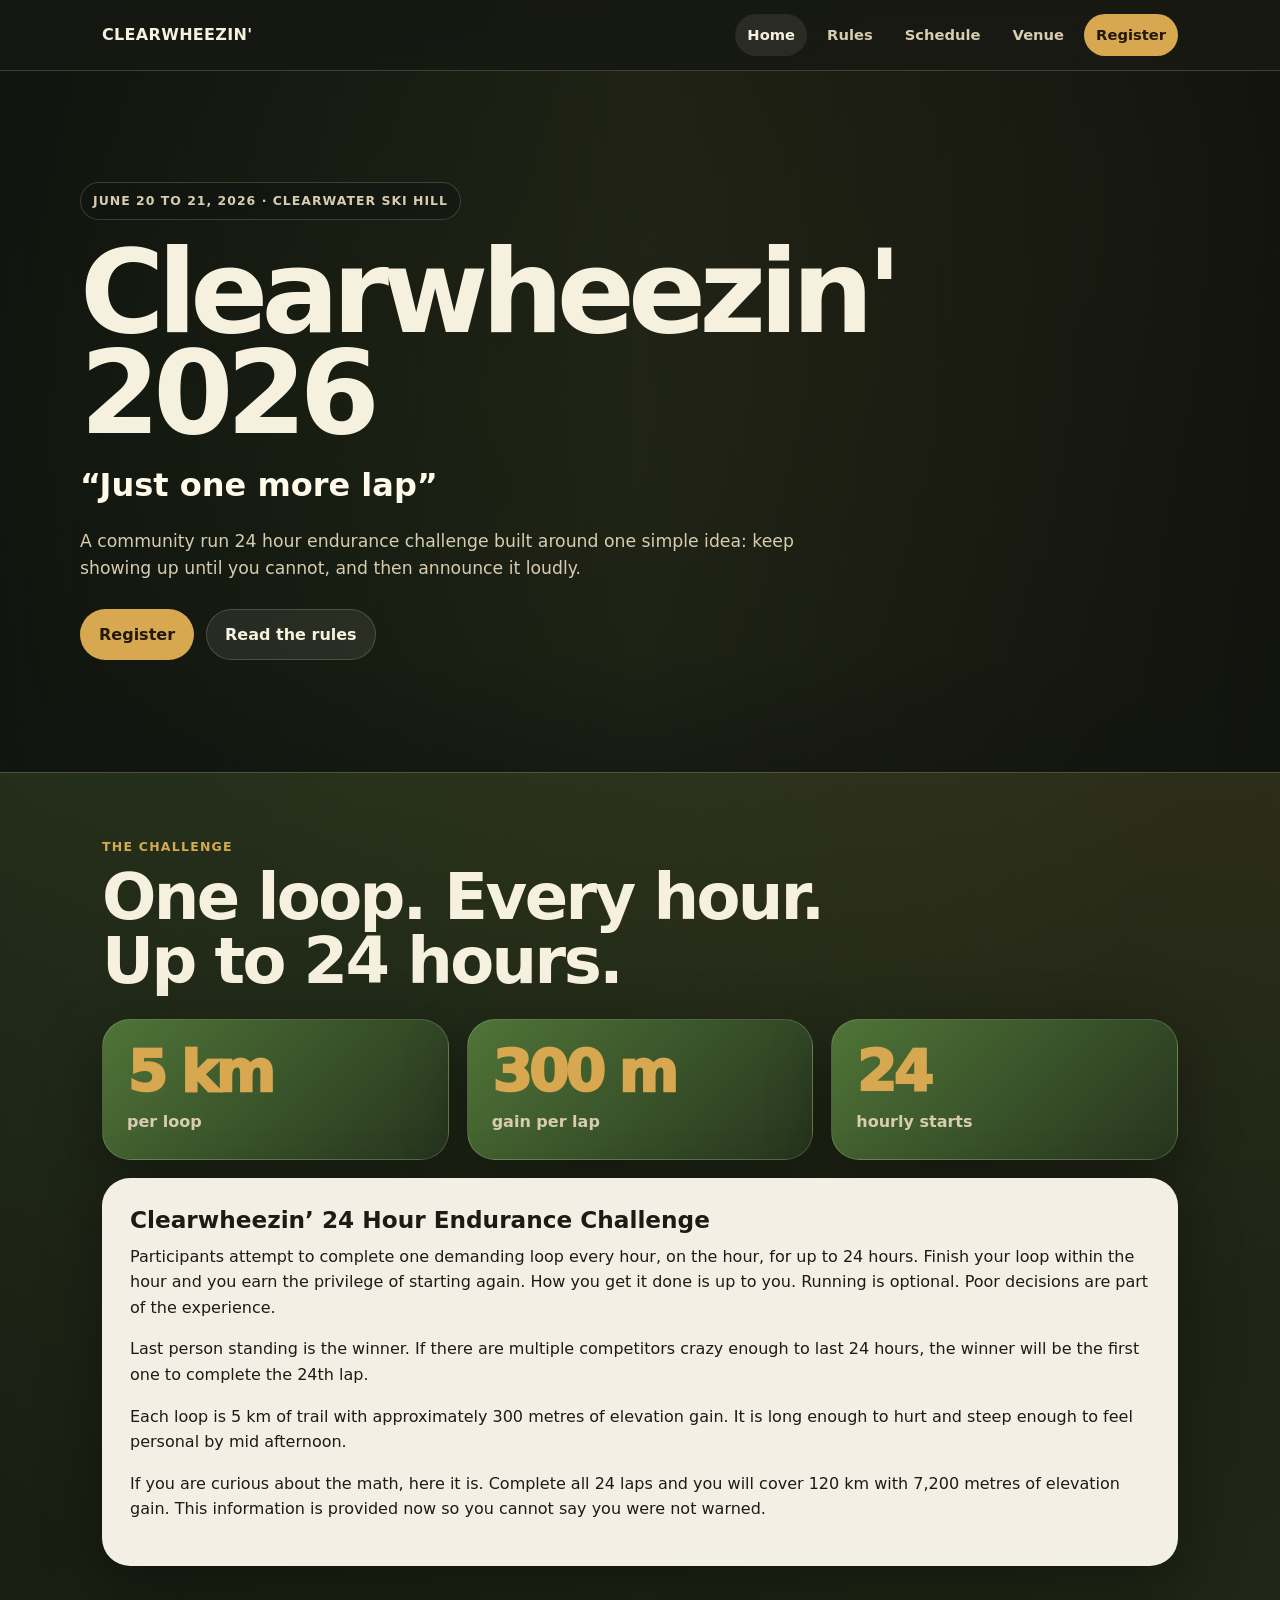
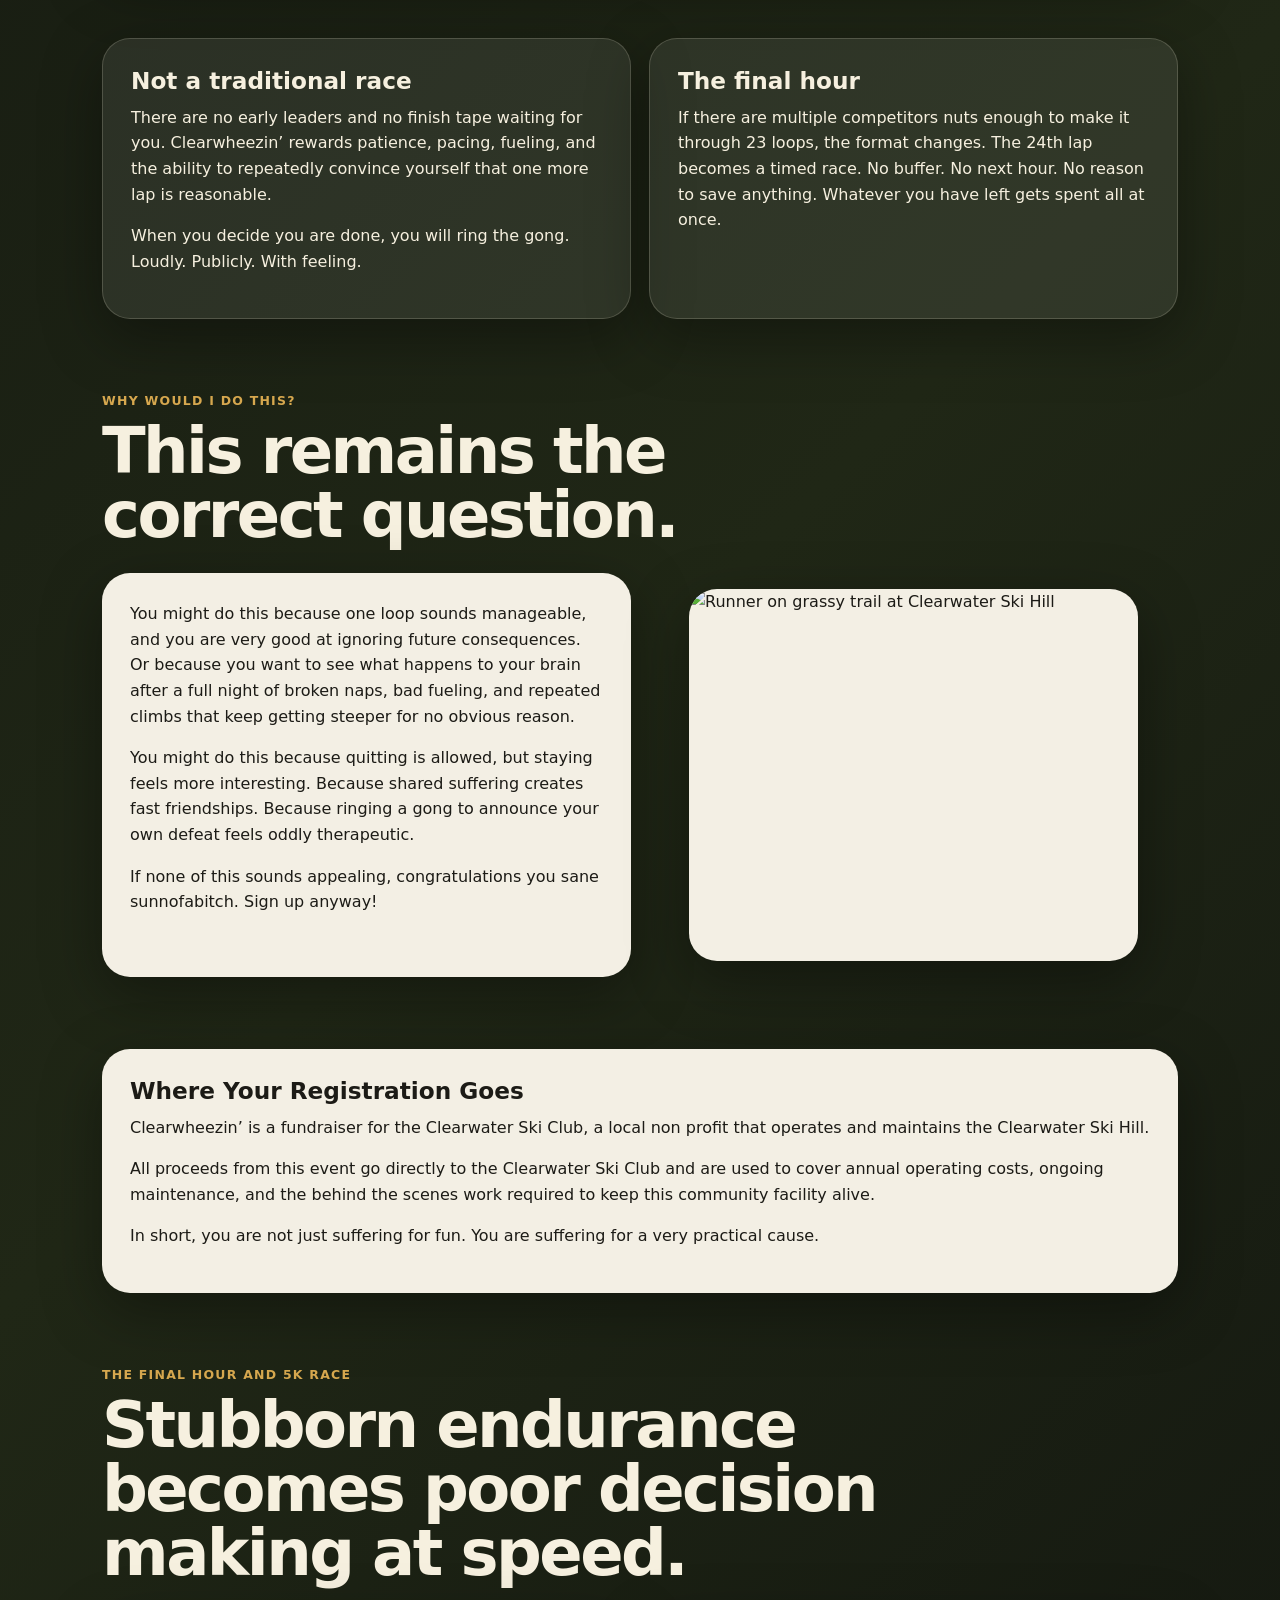
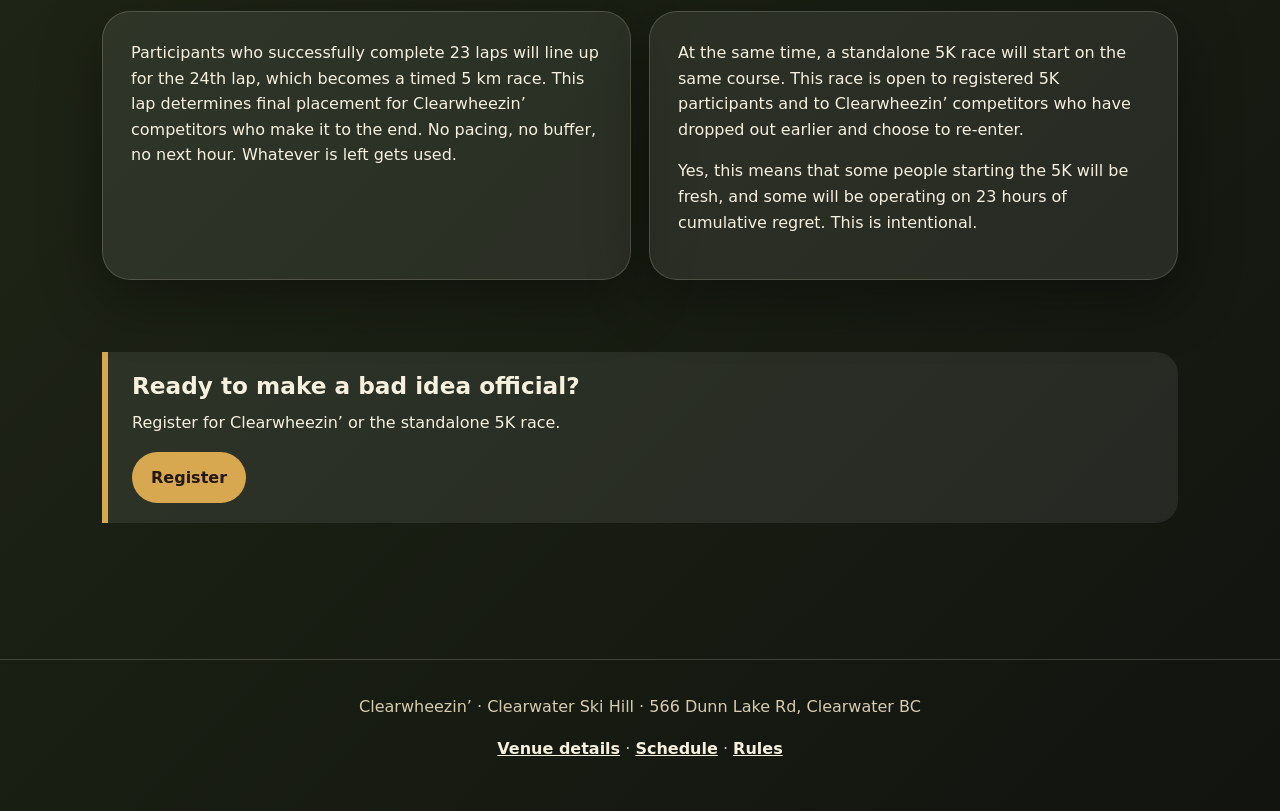
==== index.html @ 287b2c41 "Initial website upload" ====
<!doctype html>
<html lang="en">
<head>
  <meta charset="utf-8">
  <meta name="viewport" content="width=device-width, initial-scale=1">
  <title>Clearwheezin' 2026 | 24 Hour Endurance Challenge</title>
  <meta name="description" content="Clearwheezin' is a 24 hour trail endurance challenge at the Clearwater Ski Hill, June 20 to 21, 2026.">
  <link rel="stylesheet" href="styles.css">
</head>
<body>
  <header class="site-header">
    <nav class="nav" aria-label="Main navigation">
      <a class="brand" href="index.html">Clearwheezin'</a>
      <div class="nav-links">
        <a class="active" href="index.html">Home</a>
        <a href="rules.html">Rules</a>
        <a href="schedule.html">Schedule</a>
        <a href="venue.html">Venue</a>
        <a class="register-small" href="https://docs.google.com/forms/d/e/1FAIpQLSf0vnquG6fOo9L4sW3HJ0bSzp4sh94oVX1bUGzyTu4oOgFHUw/viewform?usp=send_form">Register</a>
      </div>
    </nav>
  </header>

  <section class="hero">
    <div class="hero-content">
      <div class="kicker">June 20 to 21, 2026 · Clearwater Ski Hill</div>
      <h1>Clearwheezin' 2026</h1>
      <p class="tagline">“Just one more lap”</p>
      <p class="hero-copy">A community run 24 hour endurance challenge built around one simple idea: keep showing up until you cannot, and then announce it loudly.</p>
      <div class="cta-row">
        <a class="button primary" href="https://docs.google.com/forms/d/e/1FAIpQLSf0vnquG6fOo9L4sW3HJ0bSzp4sh94oVX1bUGzyTu4oOgFHUw/viewform?usp=send_form">Register</a>
        <a class="button secondary" href="rules.html">Read the rules</a>
      </div>
    </div>
  </section>

  <main>
    <section class="section">
      <div class="section-header">
        <div class="eyebrow">The Challenge</div>
        <h2>One loop. Every hour. Up to 24 hours.</h2>
      </div>
      <div class="grid">
        <div class="stat-card"><div class="stat">5 km</div><div class="stat-label">per loop</div></div>
        <div class="stat-card"><div class="stat">300 m</div><div class="stat-label">gain per lap</div></div>
        <div class="stat-card"><div class="stat">24</div><div class="stat-label">hourly starts</div></div>
        <article class="card full">
          <h3>Clearwheezin’ 24 Hour Endurance Challenge</h3>
          <p>Participants attempt to complete one demanding loop every hour, on the hour, for up to 24 hours. Finish your loop within the hour and you earn the privilege of starting again. How you get it done is up to you. Running is optional. Poor decisions are part of the experience.</p>
          <p>Last person standing is the winner. If there are multiple competitors crazy enough to last 24 hours, the winner will be the first one to complete the 24th lap.</p>
          <p>Each loop is 5 km of trail with approximately 300 metres of elevation gain. It is long enough to hurt and steep enough to feel personal by mid afternoon.</p>
          <p>If you are curious about the math, here it is. Complete all 24 laps and you will cover 120 km with 7,200 metres of elevation gain. This information is provided now so you cannot say you were not warned.</p>
        </article>
      </div>
    </section>

    <section class="section">
      <div class="grid">
        <article class="card dark">
          <h3>Not a traditional race</h3>
          <p>There are no early leaders and no finish tape waiting for you. Clearwheezin’ rewards patience, pacing, fueling, and the ability to repeatedly convince yourself that one more lap is reasonable.</p>
          <p>When you decide you are done, you will ring the gong. Loudly. Publicly. With feeling.</p>
        </article>
        <article class="card dark">
          <h3>The final hour</h3>
          <p>If there are multiple competitors nuts enough to make it through 23 loops, the format changes. The 24th lap becomes a timed race. No buffer. No next hour. No reason to save anything. Whatever you have left gets spent all at once.</p>
        </article>
      </div>
    </section>

    <section class="section">
      <div class="section-header">
        <div class="eyebrow">Why would I do this?</div>
        <h2>This remains the correct question.</h2>
      </div>
      <div class="grid">
        <article class="card">
          <p>You might do this because one loop sounds manageable, and you are very good at ignoring future consequences. Or because you want to see what happens to your brain after a full night of broken naps, bad fueling, and repeated climbs that keep getting steeper for no obvious reason.</p>
          <p>You might do this because quitting is allowed, but staying feels more interesting. Because shared suffering creates fast friendships. Because ringing a gong to announce your own defeat feels oddly therapeutic.</p>
          <p>If none of this sounds appealing, congratulations you sane sunnofabitch. Sign up anyway!</p>
        </article>
        <figure class="card image-card">
          <img src="https://lh3.googleusercontent.com/sitesv/[base64]%3Dw1280" alt="Runner on grassy trail at Clearwater Ski Hill">
          <figcaption class="caption">Lush trails, and trauma bonding await.</figcaption>
        </figure>
      </div>
    </section>

    <section class="section">
      <div class="grid">
        <article class="card full">
          <h3>Where Your Registration Goes</h3>
          <p>Clearwheezin’ is a fundraiser for the Clearwater Ski Club, a local non profit that operates and maintains the Clearwater Ski Hill.</p>
          <p>All proceeds from this event go directly to the Clearwater Ski Club and are used to cover annual operating costs, ongoing maintenance, and the behind the scenes work required to keep this community facility alive.</p>
          <p>In short, you are not just suffering for fun. You are suffering for a very practical cause.</p>
        </article>
      </div>
    </section>

    <section class="section">
      <div class="section-header">
        <div class="eyebrow">The Final Hour and 5K Race</div>
        <h2>Stubborn endurance becomes poor decision making at speed.</h2>
      </div>
      <div class="grid">
        <article class="card dark">
          <p>Participants who successfully complete 23 laps will line up for the 24th lap, which becomes a timed 5 km race. This lap determines final placement for Clearwheezin’ competitors who make it to the end. No pacing, no buffer, no next hour. Whatever is left gets used.</p>
        </article>
        <article class="card dark">
          <p>At the same time, a standalone 5K race will start on the same course. This race is open to registered 5K participants and to Clearwheezin’ competitors who have dropped out earlier and choose to re-enter.</p>
          <p>Yes, this means that some people starting the 5K will be fresh, and some will be operating on 23 hours of cumulative regret. This is intentional.</p>
        </article>
      </div>
    </section>

    <section class="section">
      <div class="callout">
        <h3>Ready to make a bad idea official?</h3>
        <p>Register for Clearwheezin’ or the standalone 5K race.</p>
        <a class="button primary" href="https://docs.google.com/forms/d/e/1FAIpQLSf0vnquG6fOo9L4sW3HJ0bSzp4sh94oVX1bUGzyTu4oOgFHUw/viewform?usp=send_form">Register</a>
      </div>
    </section>
  </main>

  <footer class="footer">
    <p>Clearwheezin’ · Clearwater Ski Hill · 566 Dunn Lake Rd, Clearwater BC</p>
    <p><a href="venue.html">Venue details</a> · <a href="schedule.html">Schedule</a> · <a href="rules.html">Rules</a></p>
  </footer>
</body>
</html>
---- styles.css ----
:root {
  --bg: #121411;
  --bg-soft: #1b2118;
  --card: #f3efe4;
  --card-soft: #fff9ea;
  --text: #f6f0df;
  --muted: #d7ccb0;
  --ink: #1c1b16;
  --green: #78a850;
  --green-dark: #4f7437;
  --gold: #d7a84f;
  --rust: #bd6b44;
  --border: rgba(246, 240, 223, 0.18);
  --shadow: 0 18px 60px rgba(0,0,0,.35);
  --max: 1120px;
}

* { box-sizing: border-box; }
html { scroll-behavior: smooth; }
body {
  margin: 0;
  font-family: Inter, ui-sans-serif, system-ui, -apple-system, BlinkMacSystemFont, "Segoe UI", sans-serif;
  background:
    radial-gradient(circle at 10% 10%, rgba(120,168,80,.22), transparent 30%),
    radial-gradient(circle at 90% 5%, rgba(215,168,79,.18), transparent 28%),
    linear-gradient(135deg, #11140f 0%, #202716 55%, #11140f 100%);
  color: var(--text);
  line-height: 1.6;
}

a { color: inherit; }
img { max-width: 100%; display: block; }

.site-header {
  position: sticky;
  top: 0;
  z-index: 20;
  backdrop-filter: blur(14px);
  background: rgba(18,20,17,.82);
  border-bottom: 1px solid var(--border);
}
.nav {
  max-width: var(--max);
  margin: 0 auto;
  padding: 14px 22px;
  display: flex;
  align-items: center;
  justify-content: space-between;
  gap: 18px;
}
.brand {
  font-weight: 900;
  letter-spacing: .02em;
  text-transform: uppercase;
  text-decoration: none;
  font-size: 1rem;
}
.nav-links { display: flex; gap: 8px; align-items: center; flex-wrap: wrap; }
.nav-links a {
  text-decoration: none;
  padding: 9px 12px;
  border-radius: 999px;
  color: var(--muted);
  font-weight: 700;
  font-size: .92rem;
}
.nav-links a:hover, .nav-links a.active {
  color: var(--text);
  background: rgba(255,255,255,.08);
}
.register-small {
  background: var(--gold) !important;
  color: #24180b !important;
}

.hero {
  position: relative;
  min-height: 78vh;
  display: grid;
  place-items: center;
  overflow: hidden;
  border-bottom: 1px solid var(--border);
}
.hero::before {
  content: "";
  position: absolute;
  inset: 0;
  background:
    linear-gradient(90deg, rgba(18,20,17,.82), rgba(18,20,17,.48), rgba(18,20,17,.86)),
    url("https://lh3.googleusercontent.com/sitesv/[base64]%3Dw1280") center/cover;
  filter: saturate(.95) contrast(1.05);
}
.hero::after {
  content: "";
  position: absolute;
  inset: auto -10% -18% -10%;
  height: 35%;
  background: linear-gradient(0deg, var(--bg), transparent);
}
.hero-content {
  position: relative;
  z-index: 2;
  width: min(var(--max), calc(100% - 44px));
  padding: 70px 0;
}
.kicker {
  display: inline-flex;
  gap: 8px;
  align-items: center;
  padding: 8px 12px;
  border: 1px solid var(--border);
  border-radius: 999px;
  background: rgba(18,20,17,.55);
  color: var(--muted);
  font-weight: 800;
  text-transform: uppercase;
  letter-spacing: .08em;
  font-size: .78rem;
}
h1 {
  font-size: clamp(3.4rem, 9vw, 8rem);
  line-height: .88;
  margin: 22px 0 16px;
  letter-spacing: -.06em;
}
.tagline {
  font-size: clamp(1.25rem, 3vw, 2rem);
  color: var(--card-soft);
  max-width: 780px;
  font-weight: 800;
}
.hero-copy { max-width: 720px; color: var(--muted); font-size: 1.08rem; }
.cta-row { display: flex; gap: 12px; flex-wrap: wrap; margin-top: 26px; }
.button {
  display: inline-flex;
  align-items: center;
  justify-content: center;
  min-height: 46px;
  padding: 12px 18px;
  border-radius: 999px;
  border: 1px solid var(--border);
  text-decoration: none;
  font-weight: 900;
}
.button.primary { background: var(--gold); color: #24180b; border-color: transparent; }
.button.secondary { background: rgba(255,255,255,.08); color: var(--text); }

main { max-width: var(--max); margin: 0 auto; padding: 64px 22px; }
.section { margin: 0 0 72px; }
.section-header { max-width: 780px; margin-bottom: 26px; }
.eyebrow { color: var(--gold); font-weight: 900; text-transform: uppercase; letter-spacing: .1em; font-size: .78rem; }
h2 { font-size: clamp(2rem, 5vw, 4rem); line-height: 1; margin: 8px 0 12px; letter-spacing: -.04em; }
h3 { font-size: 1.45rem; line-height: 1.2; margin: 0 0 10px; }
p { margin: 0 0 16px; }

.grid { display: grid; grid-template-columns: repeat(12, 1fr); gap: 18px; }
.card {
  grid-column: span 6;
  background: var(--card);
  color: var(--ink);
  border-radius: 28px;
  padding: 28px;
  box-shadow: var(--shadow);
  position: relative;
  overflow: hidden;
}
.card.dark {
  background: rgba(255,255,255,.08);
  color: var(--text);
  border: 1px solid var(--border);
}
.card.full { grid-column: 1 / -1; }
.stat-card {
  grid-column: span 4;
  background: linear-gradient(135deg, var(--green-dark), #26351e);
  border: 1px solid var(--border);
  border-radius: 28px;
  padding: 24px;
  box-shadow: var(--shadow);
}
.stat { font-size: clamp(2rem, 5vw, 3.6rem); line-height: 1; font-weight: 950; letter-spacing: -.06em; color: var(--gold); }
.stat-label { color: var(--muted); font-weight: 800; margin-top: 8px; }

.image-card { padding: 0; overflow: hidden; }
.image-card img { width: 100%; height: 100%; object-fit: cover; min-height: 320px; }
.caption { padding: 14px 18px; font-size: .92rem; color: var(--muted); background: rgba(0,0,0,.2); }

.callout {
  border-left: 6px solid var(--gold);
  padding: 20px 24px;
  background: rgba(255,255,255,.08);
  border-radius: 0 22px 22px 0;
  color: var(--text);
}

.page-hero {
  max-width: var(--max);
  margin: 0 auto;
  padding: 72px 22px 30px;
}
.page-hero h1 { font-size: clamp(3rem, 8vw, 6rem); }

.rule-list, .schedule-list { display: grid; gap: 14px; }
.rule-item, .schedule-item {
  background: var(--card);
  color: var(--ink);
  border-radius: 24px;
  padding: 22px;
  box-shadow: var(--shadow);
}
.rule-item ul, .rule-item ol { margin-bottom: 0; }
.schedule-item { display: grid; grid-template-columns: 150px 1fr; gap: 18px; align-items: start; }
.time { font-weight: 950; color: var(--green-dark); }
.date-band {
  margin: 34px 0 14px;
  color: var(--gold);
  font-weight: 950;
  text-transform: uppercase;
  letter-spacing: .08em;
}

.map-link {
  display: inline-flex;
  margin-top: 6px;
  color: var(--ink);
  font-weight: 900;
}

.footer {
  border-top: 1px solid var(--border);
  padding: 34px 22px;
  color: var(--muted);
  text-align: center;
}
.footer a { color: var(--text); font-weight: 800; }

@media (max-width: 760px) {
  .nav { align-items: flex-start; flex-direction: column; }
  .nav-links { width: 100%; }
  .card, .stat-card { grid-column: 1 / -1; }
  .schedule-item { grid-template-columns: 1fr; }
  .hero { min-height: 72vh; }
}
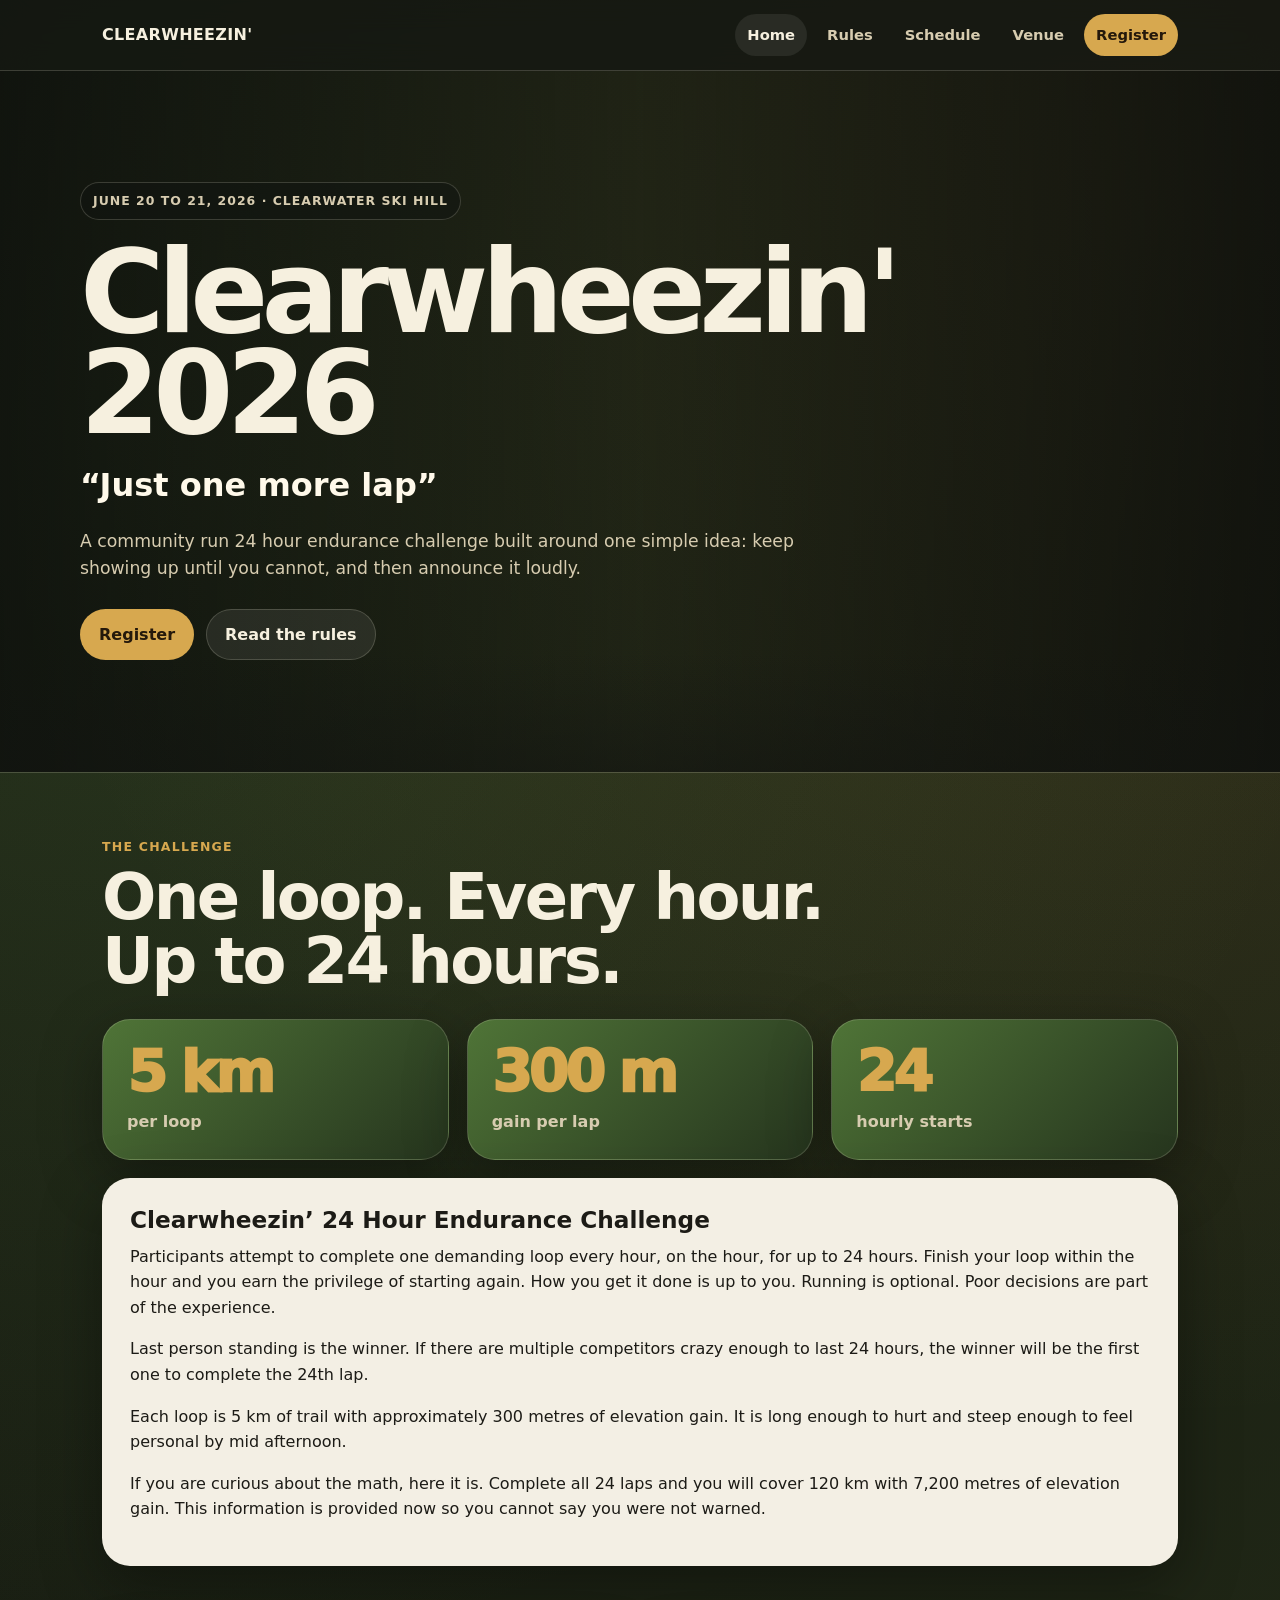
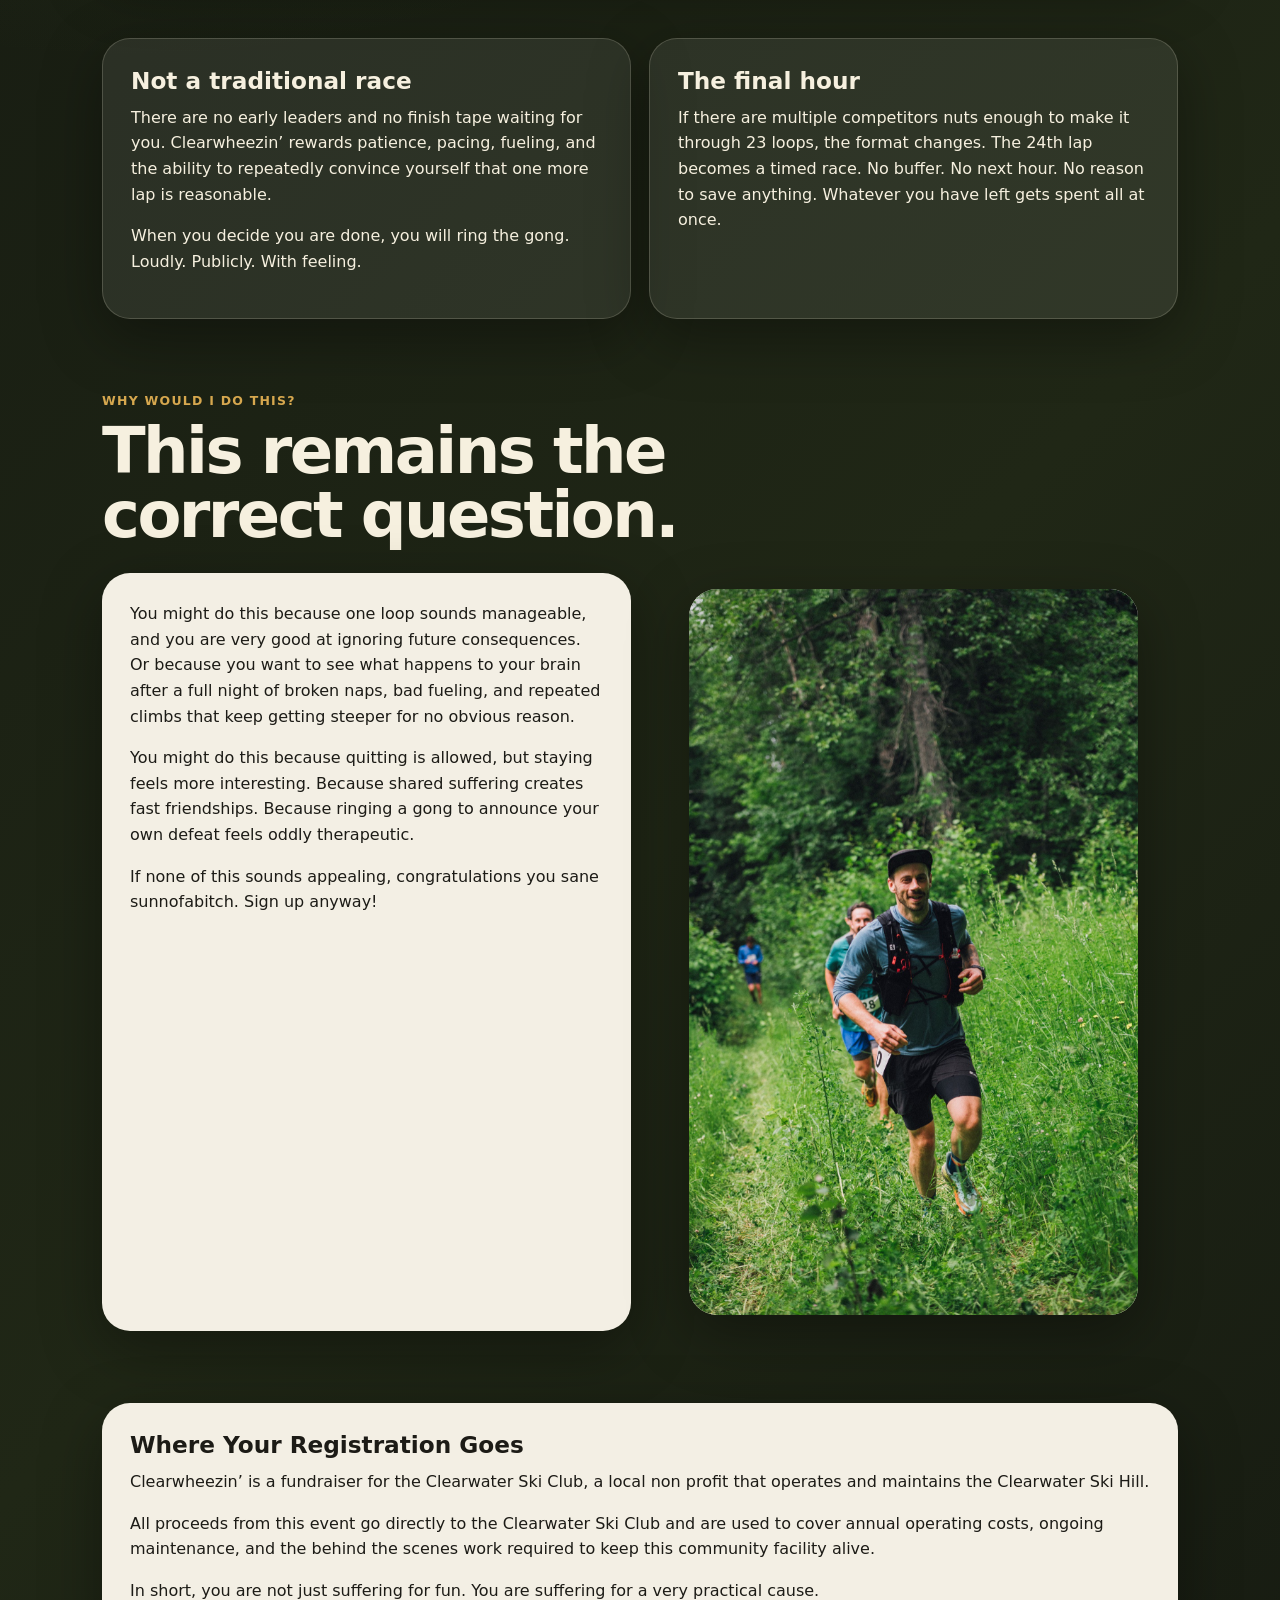
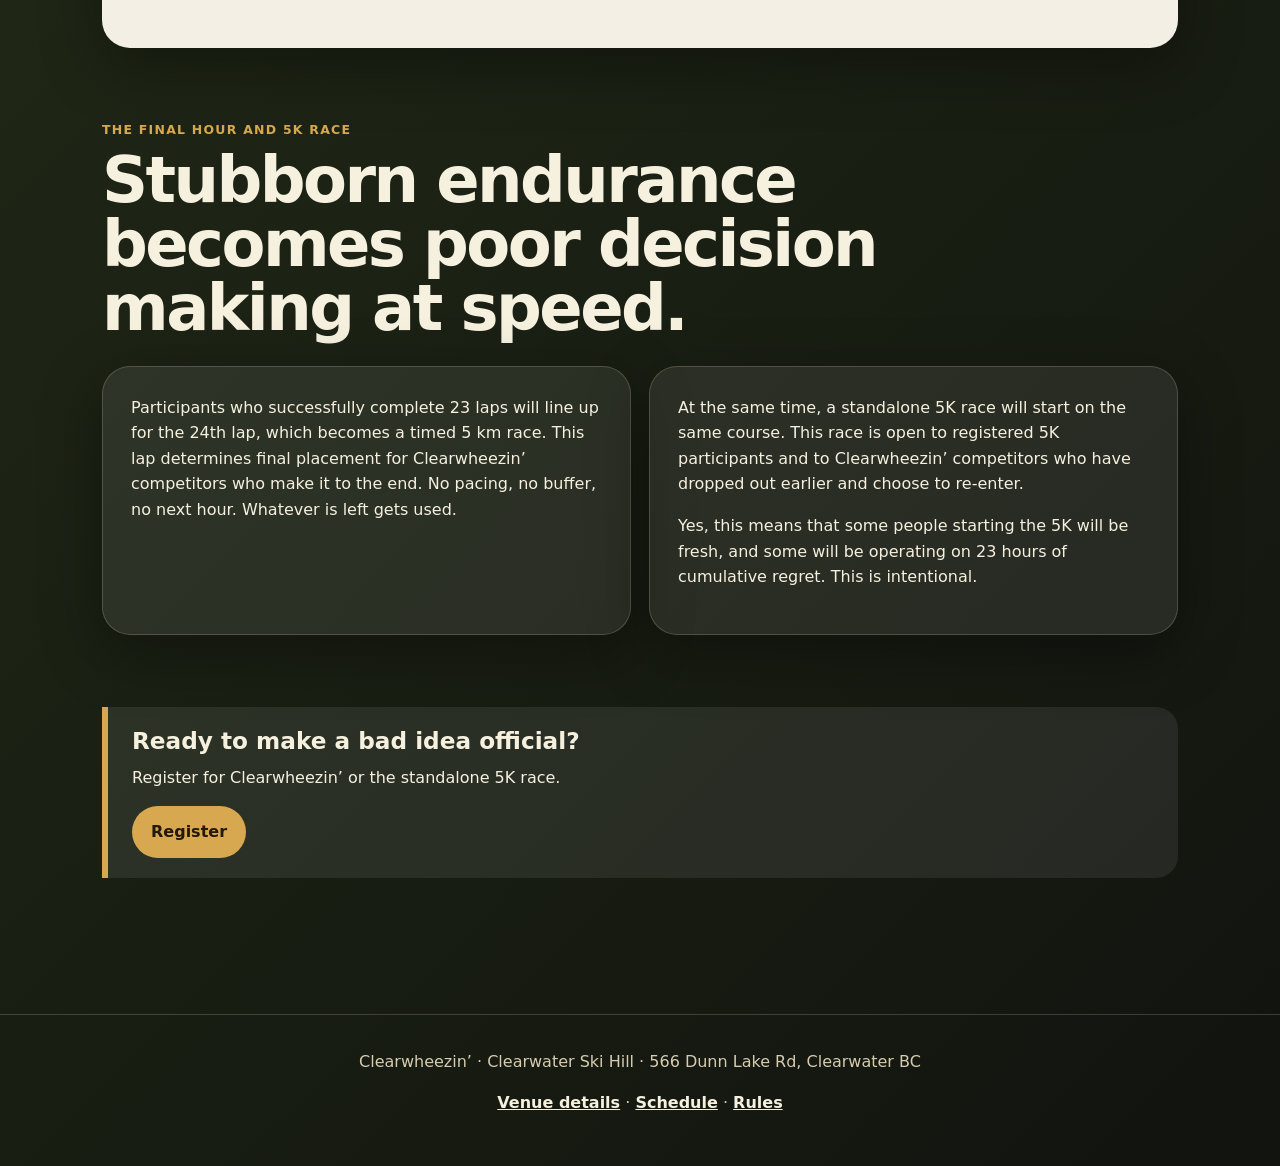
==== commit 452f4c00: "Image update" ====
--- a/index.html
+++ b/index.html
@@ -80,7 +80,7 @@
           <p>If none of this sounds appealing, congratulations you sane sunnofabitch. Sign up anyway!</p>
         </article>
         <figure class="card image-card">
-          <img src="https://lh3.googleusercontent.com/sitesv/[base64]%3Dw1280" alt="Runner on grassy trail at Clearwater Ski Hill">
+         <img src="assets/trail-runner.JPG" alt="Runners climbing a lush green trail">
           <figcaption class="caption">Lush trails, and trauma bonding await.</figcaption>
         </figure>
       </div>
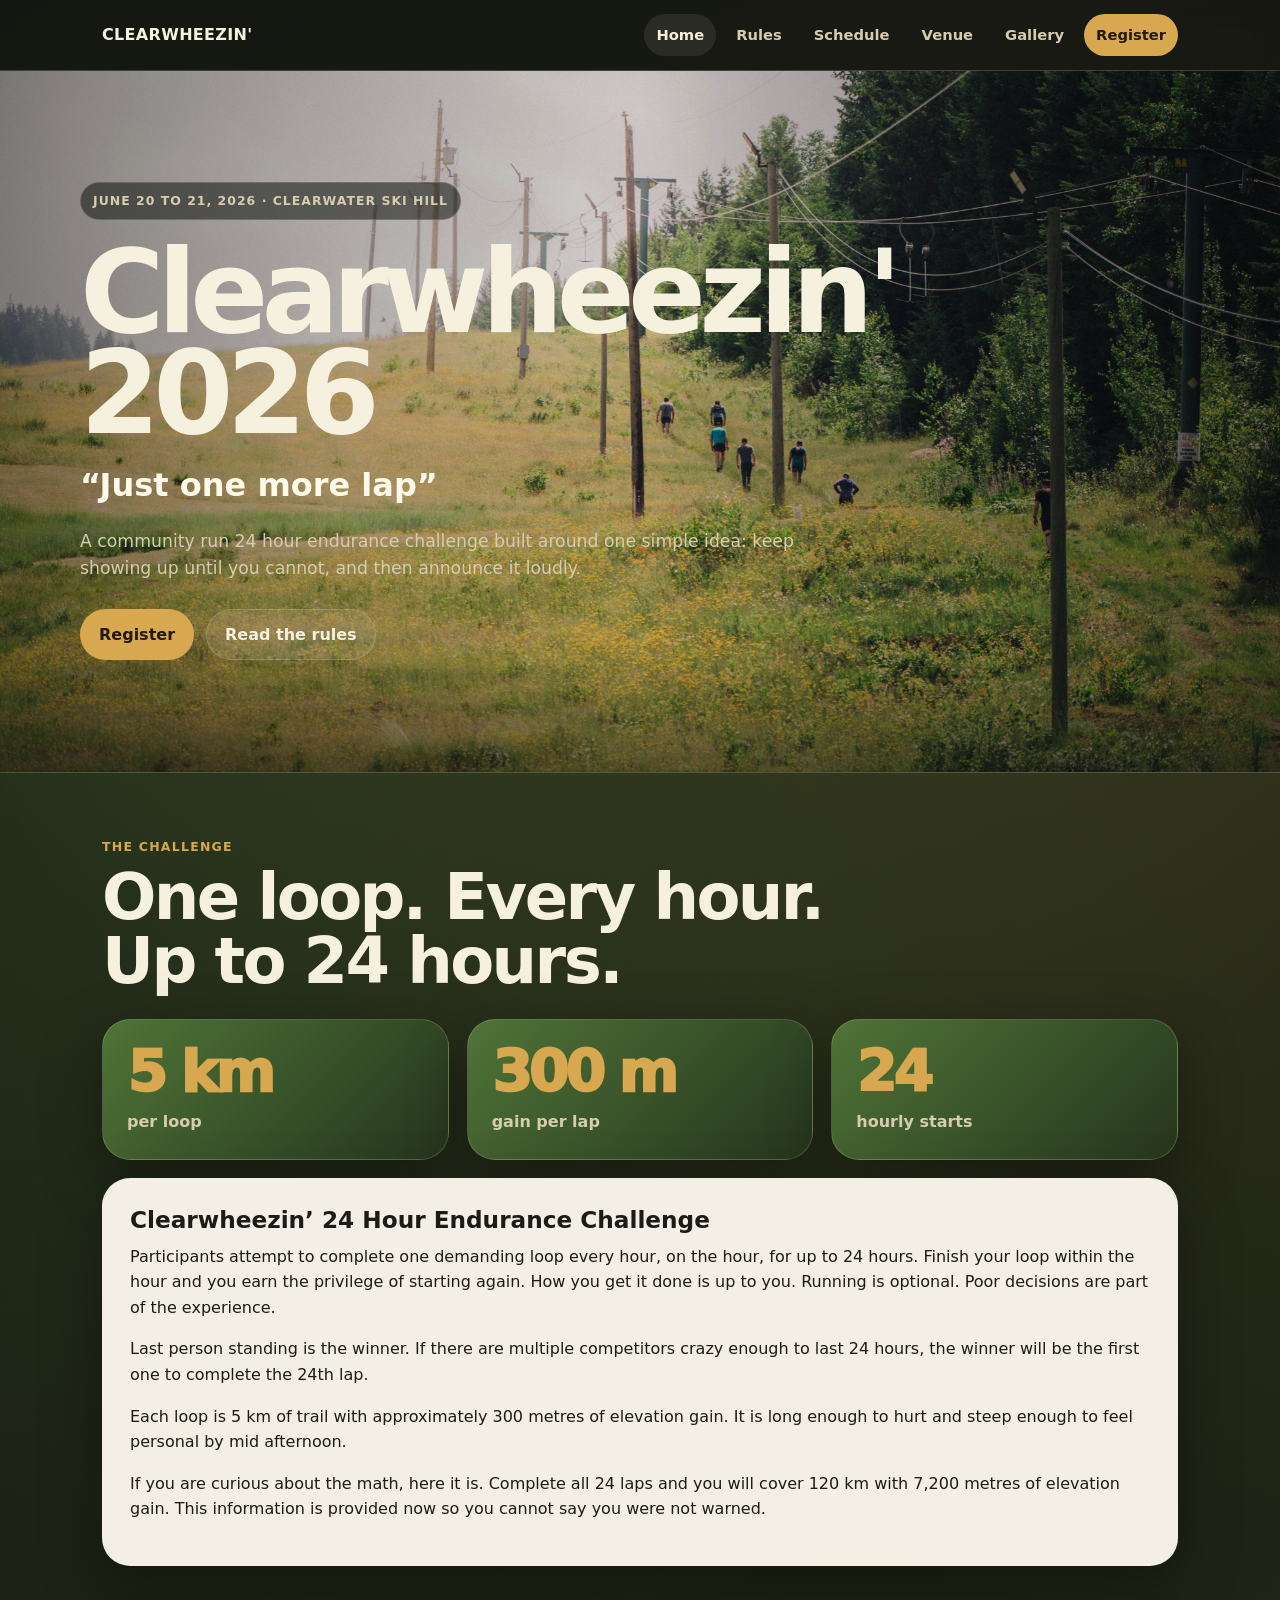
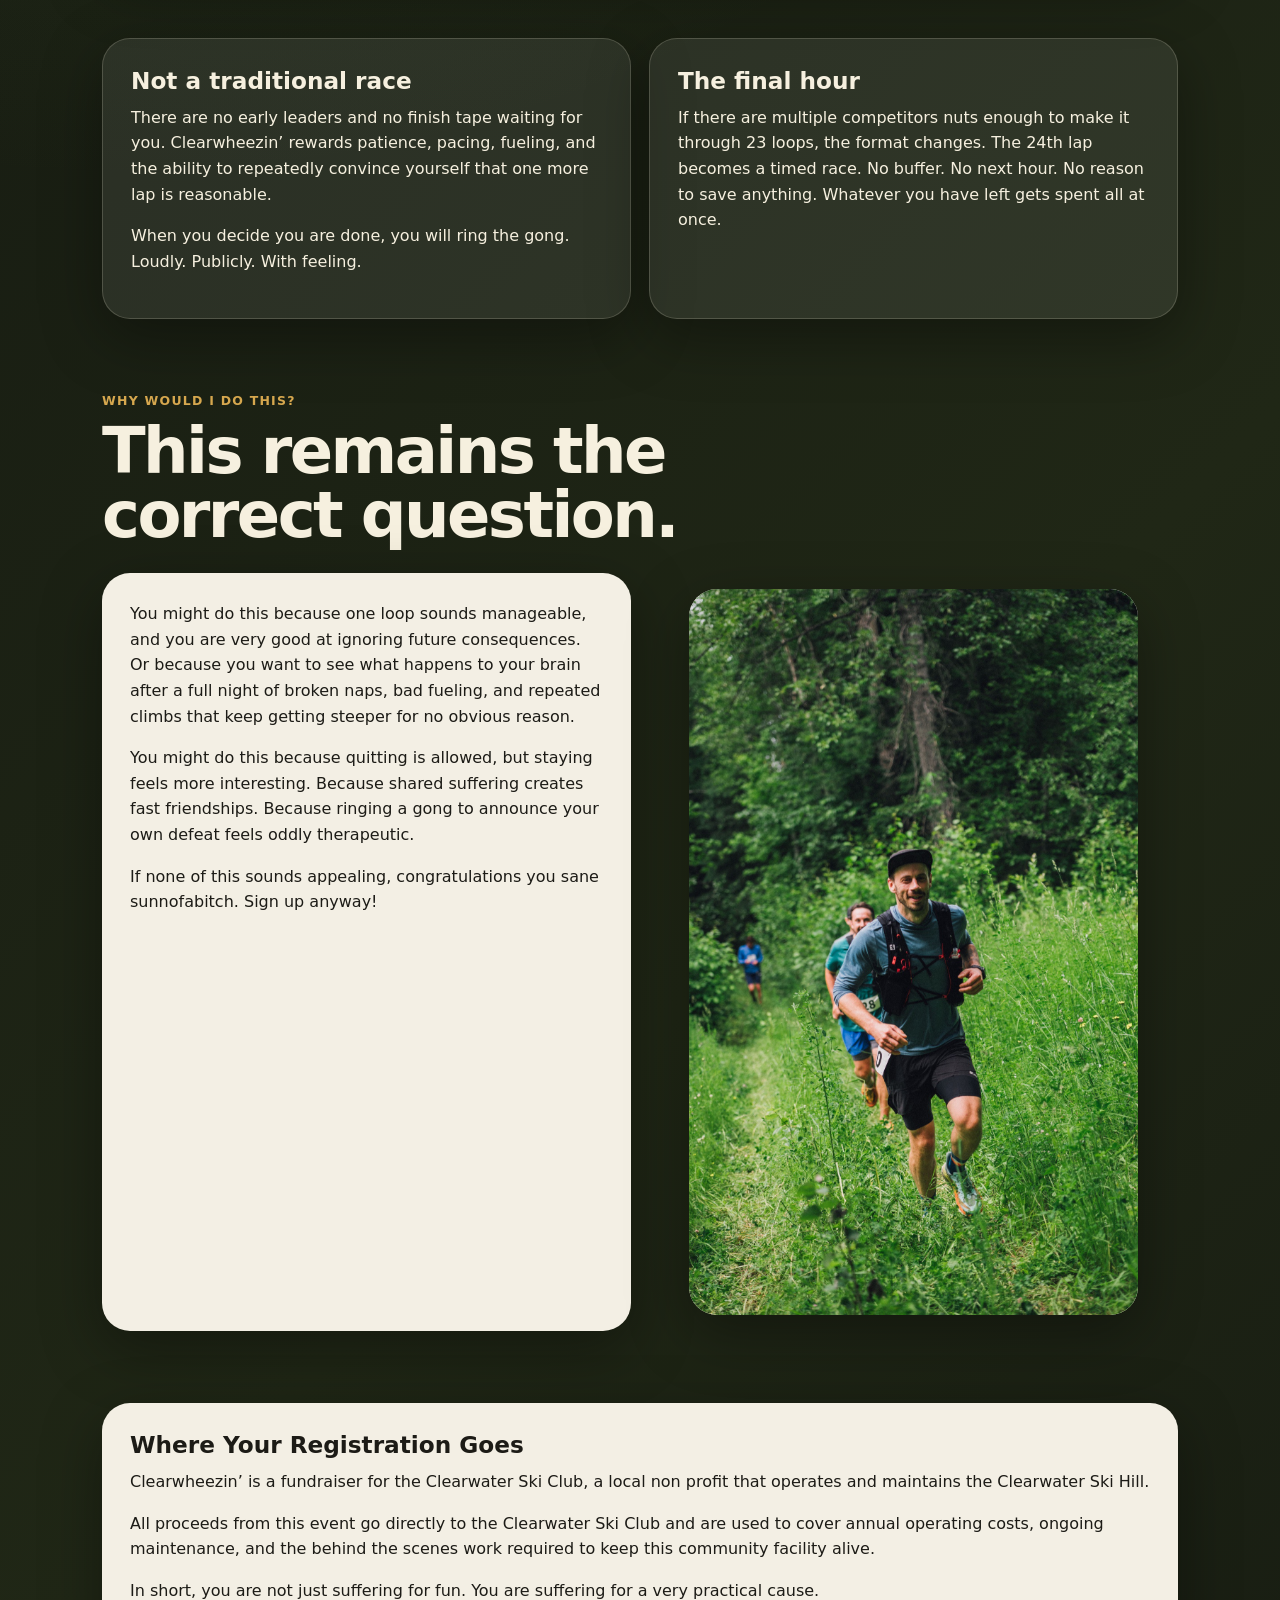
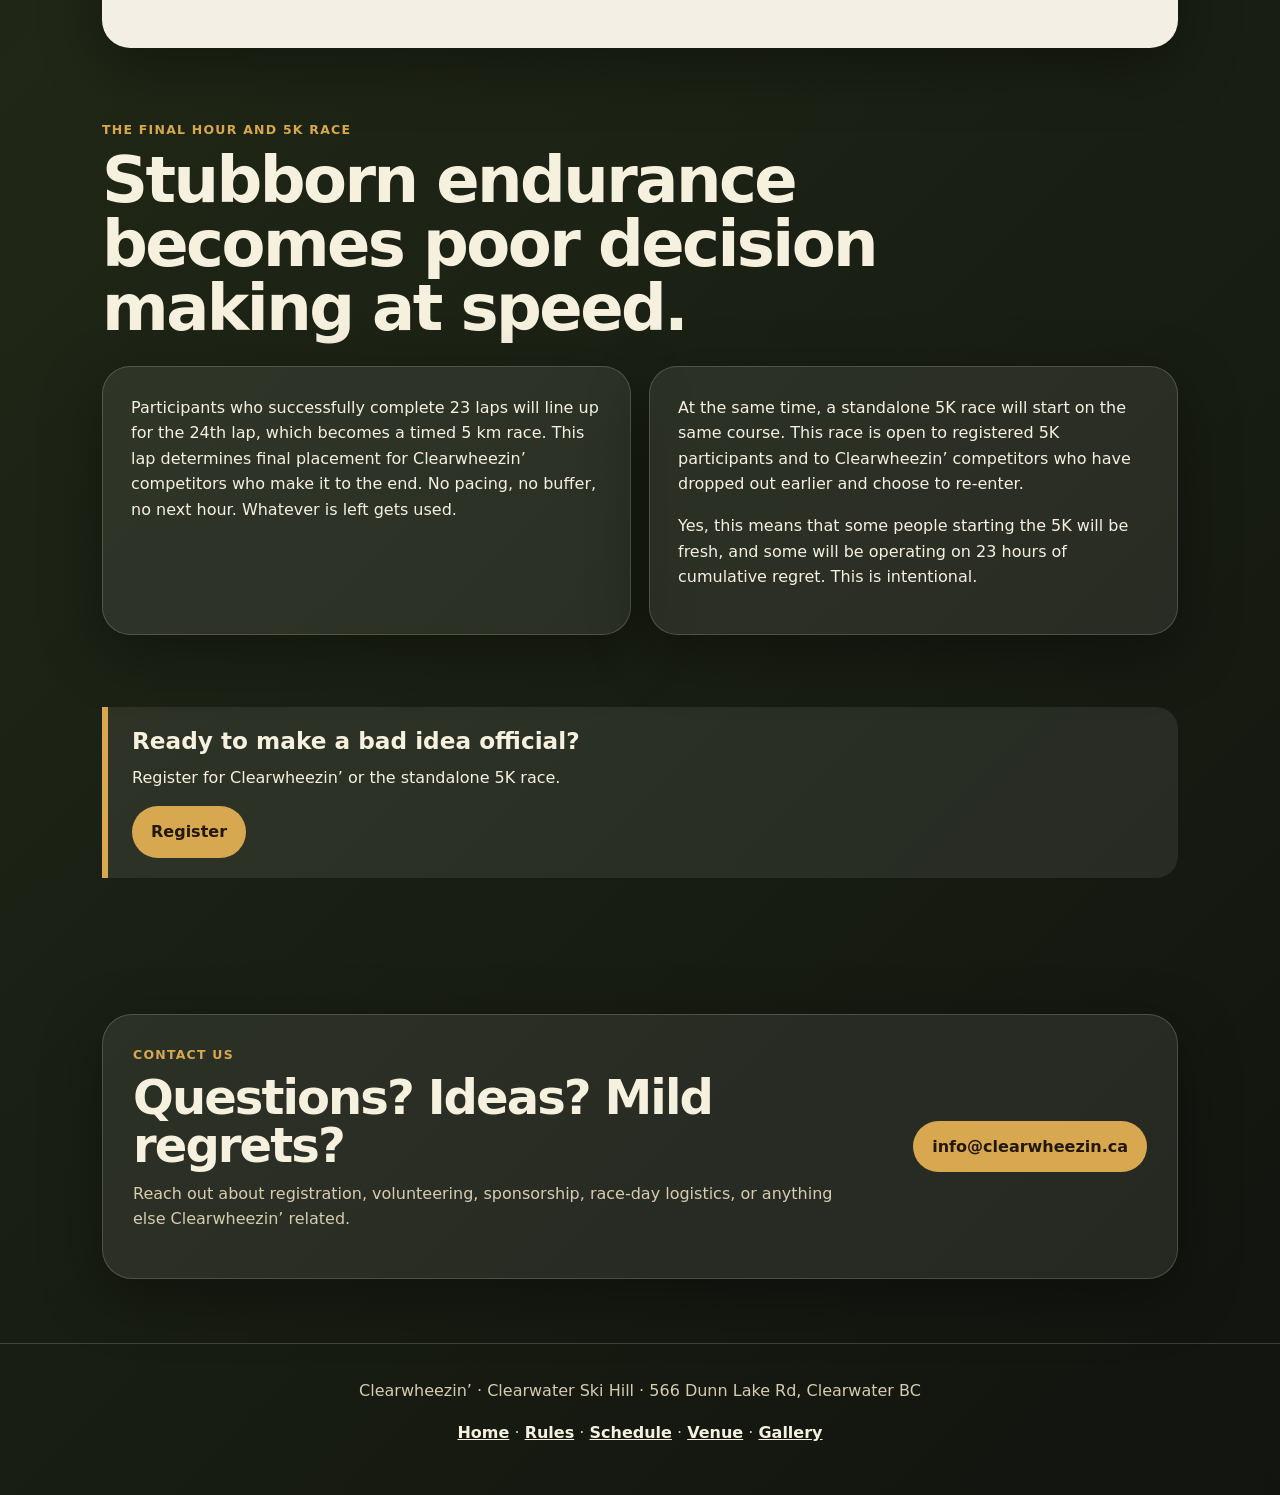
==== commit d47d6112: "May 6 2026 Update Added Gallery and Contact detail" ====
--- a/index.html
+++ b/index.html
@@ -16,6 +16,7 @@
         <a href="rules.html">Rules</a>
         <a href="schedule.html">Schedule</a>
         <a href="venue.html">Venue</a>
+        <a href="gallery.html">Gallery</a>
         <a class="register-small" href="https://docs.google.com/forms/d/e/1FAIpQLSf0vnquG6fOo9L4sW3HJ0bSzp4sh94oVX1bUGzyTu4oOgFHUw/viewform?usp=send_form">Register</a>
       </div>
     </nav>
@@ -122,9 +123,20 @@
     </section>
   </main>
 
+  <section class="contact-section" aria-labelledby="contact-title">
+    <div class="contact-inner">
+      <div>
+        <div class="eyebrow">Contact Us</div>
+        <h2 id="contact-title">Questions? Ideas? Mild regrets?</h2>
+        <p>Reach out about registration, volunteering, sponsorship, race-day logistics, or anything else Clearwheezin’ related.</p>
+      </div>
+      <a class="button primary" href="mailto:info@clearwheezin.ca">info@clearwheezin.ca</a>
+    </div>
+  </section>
+
   <footer class="footer">
     <p>Clearwheezin’ · Clearwater Ski Hill · 566 Dunn Lake Rd, Clearwater BC</p>
-    <p><a href="venue.html">Venue details</a> · <a href="schedule.html">Schedule</a> · <a href="rules.html">Rules</a></p>
+    <p><a href="index.html">Home</a> · <a href="rules.html">Rules</a> · <a href="schedule.html">Schedule</a> · <a href="venue.html">Venue</a> · <a href="gallery.html">Gallery</a></p>
   </footer>
 </body>
 </html>
--- a/styles.css
+++ b/styles.css
@@ -86,9 +86,9 @@
   position: absolute;
   inset: 0;
   background:
-    linear-gradient(90deg, rgba(18,20,17,.82), rgba(18,20,17,.48), rgba(18,20,17,.86)),
-    url("https://lh3.googleusercontent.com/sitesv/[base64]%3Dw1280") center/cover;
-  filter: saturate(.95) contrast(1.05);
+    linear-gradient(90deg, rgba(18,20,17,.48), rgba(18,20,17,.18), rgba(18,20,17,.50)),
+    url("assets/hero.jpg") 60% center/cover;
+  filter: saturate(1.08) contrast(1.05);
 }
 .hero::after {
   content: "";
@@ -241,3 +241,136 @@
   .schedule-item { grid-template-columns: 1fr; }
   .hero { min-height: 72vh; }
 }
+
+
+.contact-section {
+  max-width: var(--max);
+  margin: 0 auto 64px;
+  padding: 0 22px;
+}
+.contact-inner {
+  display: grid;
+  grid-template-columns: 1fr auto;
+  align-items: center;
+  gap: 24px;
+  padding: 30px;
+  border: 1px solid var(--border);
+  border-radius: 30px;
+  background: rgba(255,255,255,.08);
+  box-shadow: var(--shadow);
+}
+.contact-inner h2 {
+  font-size: clamp(1.8rem, 4vw, 3rem);
+}
+.contact-inner p {
+  color: var(--muted);
+  max-width: 720px;
+}
+
+code {
+  color: var(--card-soft);
+  background: rgba(0,0,0,.22);
+  padding: .12rem .32rem;
+  border-radius: .35rem;
+}
+
+.gallery-year {
+  margin: 0 0 72px;
+}
+.gallery-grid {
+  display: grid;
+  grid-template-columns: repeat(12, 1fr);
+  gap: 22px;
+}
+.gallery-item {
+  grid-column: span 4;
+  margin: 0;
+  background: rgba(255,255,255,.08);
+  border: 1px solid var(--border);
+  border-radius: 28px;
+  overflow: hidden;
+  box-shadow: var(--shadow);
+}
+.gallery-item a {
+  display: block;
+  text-decoration: none;
+}
+.gallery-item img {
+  width: 100%;
+  height: 320px;
+  object-fit: cover;
+  transition: transform .22s ease, filter .22s ease;
+}
+.gallery-item:hover img {
+  transform: scale(1.035);
+  filter: saturate(1.08) contrast(1.04);
+}
+.gallery-item figcaption {
+  padding: 14px 18px;
+  color: var(--muted);
+  font-weight: 700;
+  background: rgba(0,0,0,.18);
+}
+
+.lightbox {
+  position: fixed;
+  inset: 0;
+  z-index: 100;
+  display: none;
+  place-items: center;
+  padding: 22px;
+}
+.lightbox.is-open { display: grid; }
+.lightbox-backdrop {
+  position: absolute;
+  inset: 0;
+  border: 0;
+  background: rgba(0,0,0,.82);
+  cursor: pointer;
+}
+.lightbox-panel {
+  position: relative;
+  width: min(1100px, 100%);
+  max-height: 92vh;
+  background: var(--bg);
+  border: 1px solid var(--border);
+  border-radius: 24px;
+  overflow: hidden;
+  box-shadow: var(--shadow);
+}
+.lightbox-panel img {
+  width: 100%;
+  max-height: 78vh;
+  object-fit: contain;
+  background: #050605;
+}
+.lightbox-panel p {
+  margin: 0;
+  padding: 14px 18px 18px;
+  color: var(--muted);
+}
+.lightbox-close {
+  position: absolute;
+  top: 12px;
+  right: 12px;
+  z-index: 2;
+  width: 42px;
+  height: 42px;
+  border: 1px solid var(--border);
+  border-radius: 999px;
+  background: rgba(18,20,17,.84);
+  color: var(--text);
+  font-size: 1.8rem;
+  line-height: 1;
+  cursor: pointer;
+}
+
+@media (max-width: 900px) {
+  .gallery-item { grid-column: span 6; }
+  .contact-inner { grid-template-columns: 1fr; }
+}
+
+@media (max-width: 640px) {
+  .gallery-item { grid-column: 1 / -1; }
+  .gallery-item img { height: 260px; }
+}
